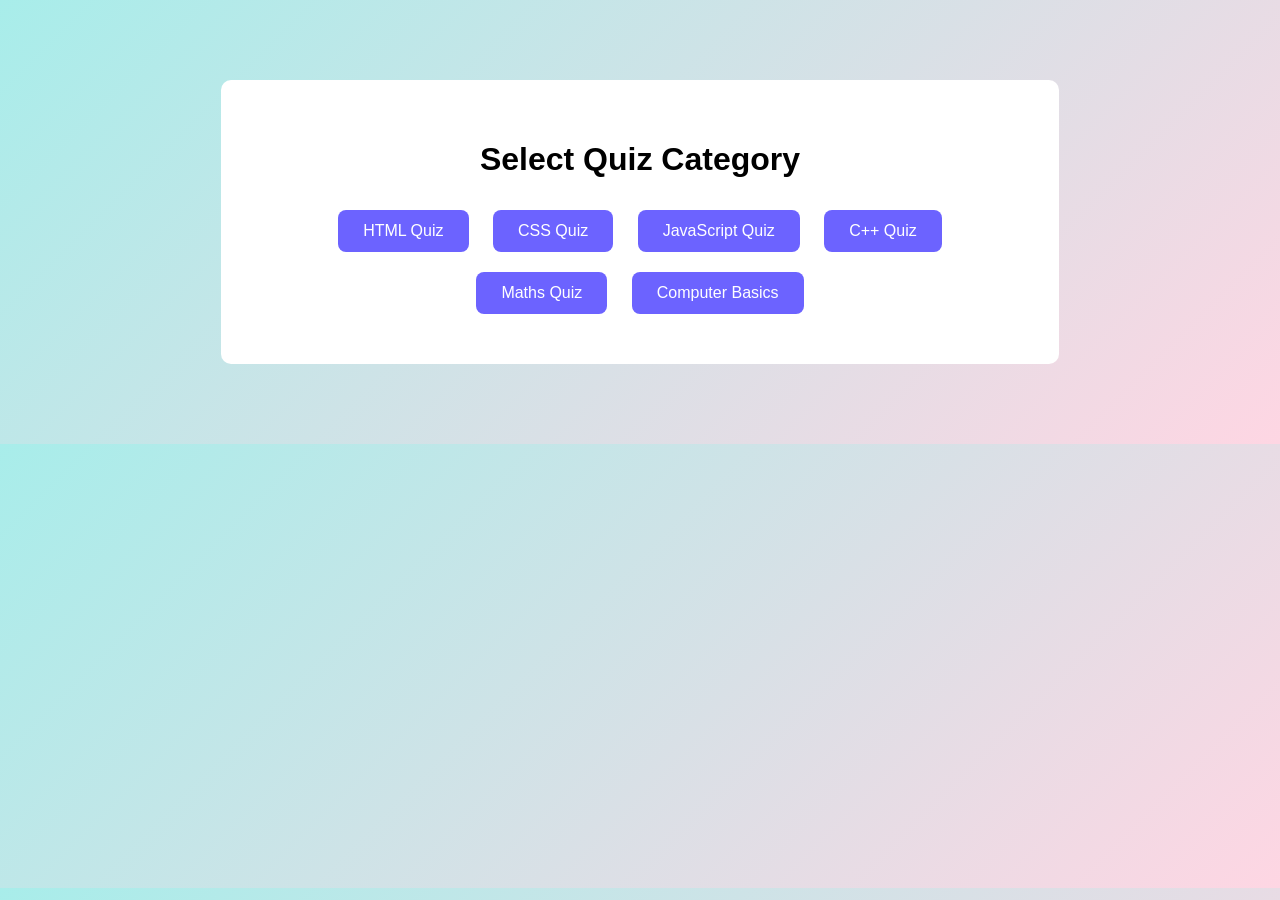
==== category.html @ 6a243148 "Add files via upload BrainByte" ====
<!DOCTYPE html>
<html>
<head>
<title>Select Category</title>
<link rel="stylesheet" href="style.css">
</head>

<body class="a">

<div class="container">

<h1>Select Quiz Category</h1>

<a href="htmlquiz.html"><button>HTML Quiz</button></a>
<a href="cssquiz.html"><button>CSS Quiz</button></a>
<a href="jsquiz.html"><button>JavaScript Quiz</button></a>
<a href="cppquiz.html"><button>C++ Quiz</button></a>
<a href="mathsquiz.html"><button>Maths Quiz</button></a>
<a href="computerquiz.html"><button>Computer Basics</button></a>

</div>

</body>
</html>
---- style.css ----
body.a{
    font-family: Arial;
    background: linear-gradient(135deg,#a8edea,#fed6e3);
    text-align:center;
}

body.b{
    font-family: Arial;
    background: linear-gradient(135deg,#a8edea,#fed6e3);
    text-align:left;
}

.container{
    background:white;
    width:60%;
    margin:80px auto;
    padding:40px;
    border-radius:10px;
}

button{
    background:#6c63ff;
    color:white;
    border:none;
    padding:12px 25px;
    margin:10px;
    font-size:16px;
    border-radius:8px;
    cursor:pointer;
    transition:all 0.3s ease;
}

button:hover{
    background:#574bdb;
    transform:translateY(-3px);
    box-shadow:0px 8px 15px rgba(0,0,0,0.2);
}

input{
    margin:8px;
}
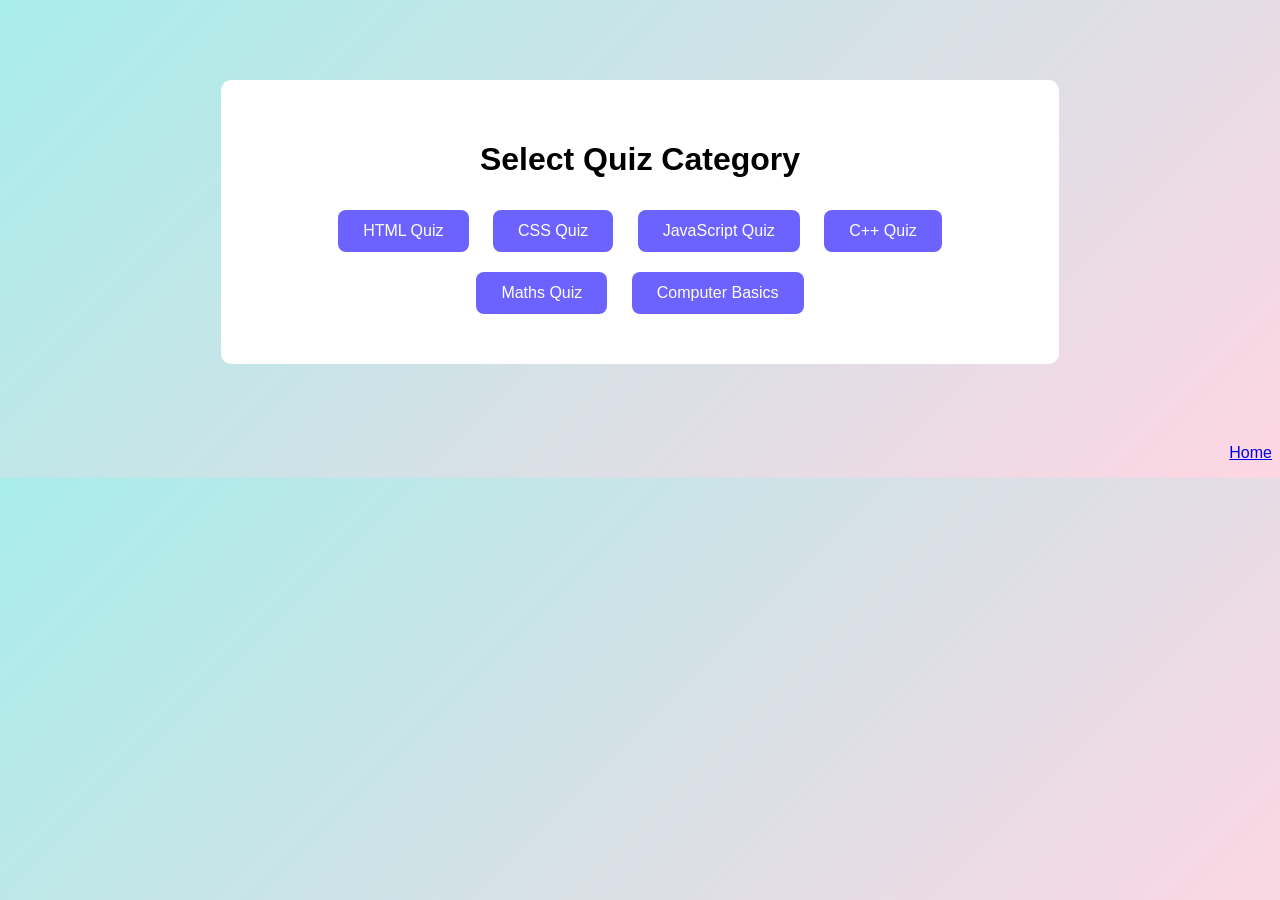
==== commit 54b277db: "Update category.html" ====
--- a/category.html
+++ b/category.html
@@ -19,6 +19,8 @@
 <a href="computerquiz.html"><button>Computer Basics</button></a>
 
 </div>
-
+<p align="right">
+<a href="index.html">Home</a>
+</p>
 </body>
-</html>+</html>
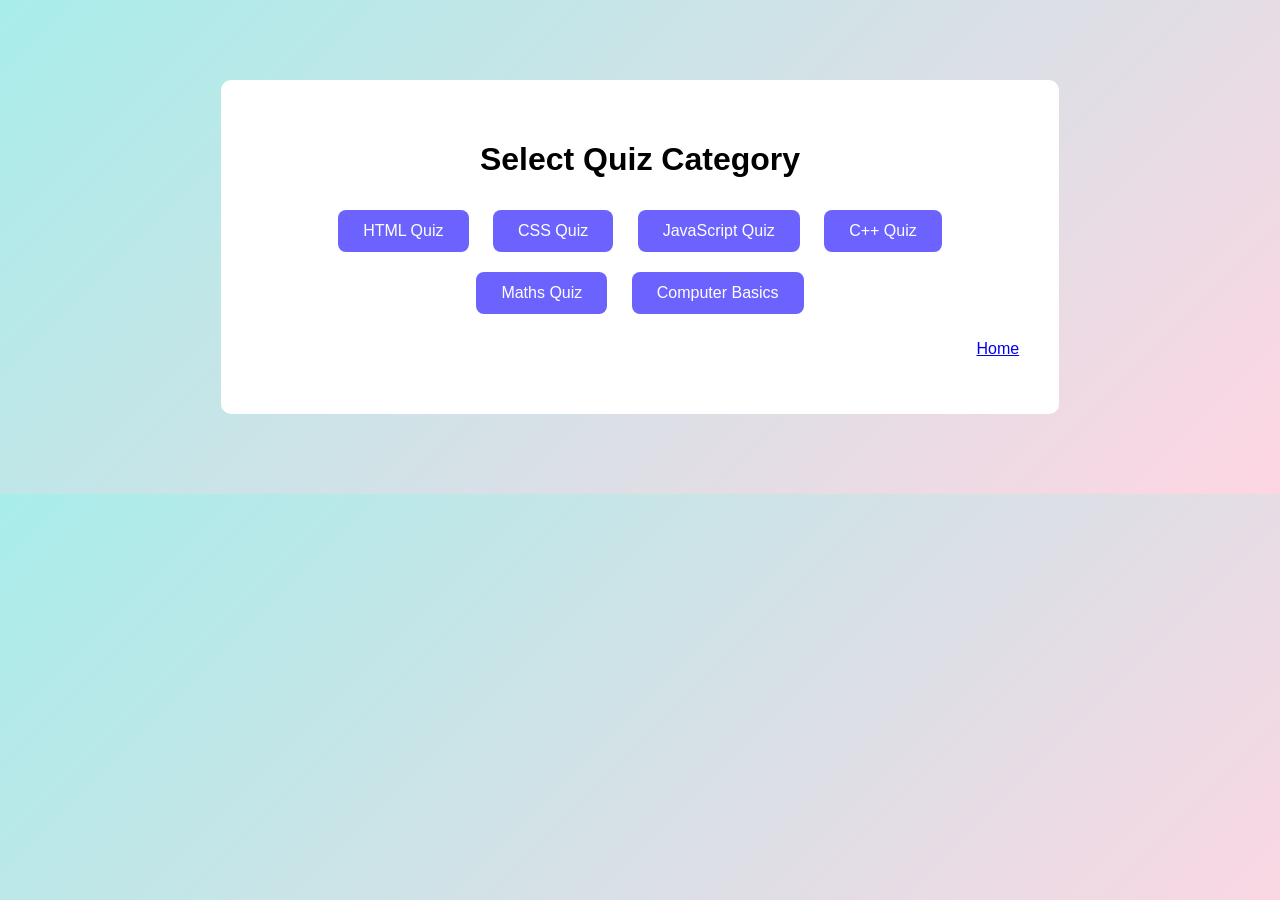
==== commit 5414689e: "Update category.html index link" ====
--- a/category.html
+++ b/category.html
@@ -17,10 +17,10 @@
 <a href="cppquiz.html"><button>C++ Quiz</button></a>
 <a href="mathsquiz.html"><button>Maths Quiz</button></a>
 <a href="computerquiz.html"><button>Computer Basics</button></a>
-
-</div>
 <p align="right">
 <a href="index.html">Home</a>
 </p>
+</div>
+
 </body>
 </html>
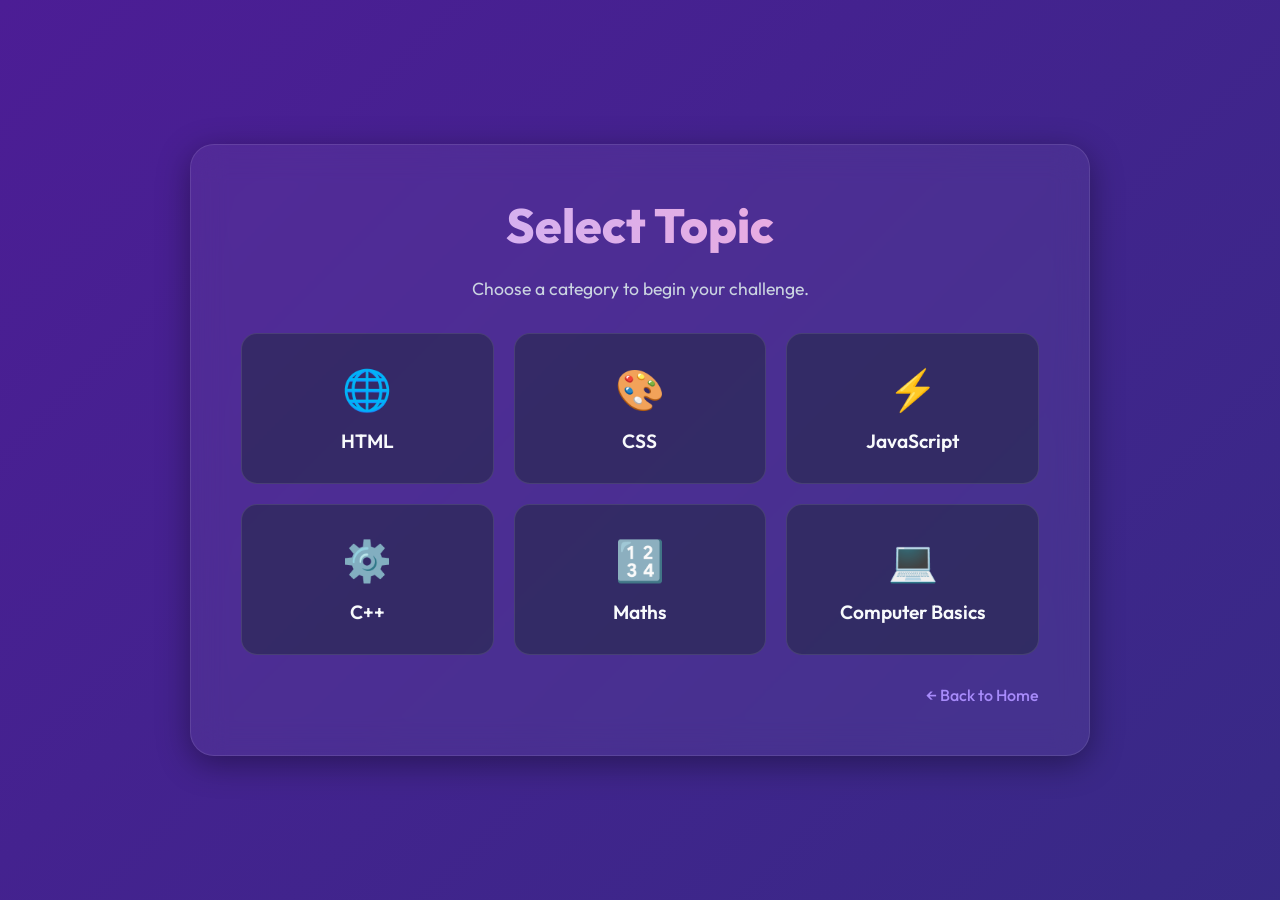
==== commit 3c9a6933: "Antigravity brainbyte" ====
--- a/category.html
+++ b/category.html
@@ -1,26 +1,48 @@
 <!DOCTYPE html>
-<html>
+<html lang="en">
 <head>
-<title>Select Category</title>
-<link rel="stylesheet" href="style.css">
+    <meta charset="UTF-8">
+    <meta name="viewport" content="width=device-width, initial-scale=1.0">
+    <title>Select Category - BrainByte</title>
+    <link rel="stylesheet" href="style.css">
 </head>
-
 <body class="a">
 
-<div class="container">
+<div class="container" style="max-width: 900px;">
+    <h1>Select Topic</h1>
+    <p>Choose a category to begin your challenge.</p>
 
-<h1>Select Quiz Category</h1>
+    <div class="category-grid">
+        <a href="htmlquiz.html" class="category-card">
+            <div class="icon">🌐</div>
+            <span>HTML</span>
+        </a>
+        <a href="cssquiz.html" class="category-card">
+            <div class="icon">🎨</div>
+            <span>CSS</span>
+        </a>
+        <a href="jsquiz.html" class="category-card">
+            <div class="icon">⚡</div>
+            <span>JavaScript</span>
+        </a>
+        <a href="cppquiz.html" class="category-card">
+            <div class="icon">⚙️</div>
+            <span>C++</span>
+        </a>
+        <a href="mathsquiz.html" class="category-card">
+            <div class="icon">🔢</div>
+            <span>Maths</span>
+        </a>
+        <a href="computerquiz.html" class="category-card">
+            <div class="icon">💻</div>
+            <span>Computer Basics</span>
+        </a>
+    </div>
 
-<a href="htmlquiz.html"><button>HTML Quiz</button></a>
-<a href="cssquiz.html"><button>CSS Quiz</button></a>
-<a href="jsquiz.html"><button>JavaScript Quiz</button></a>
-<a href="cppquiz.html"><button>C++ Quiz</button></a>
-<a href="mathsquiz.html"><button>Maths Quiz</button></a>
-<a href="computerquiz.html"><button>Computer Basics</button></a>
-<p align="right">
-<a href="index.html">Home</a>
-</p>
+    <div class="text-right">
+        <a href="index.html">← Back to Home</a>
+    </div>
 </div>
 
 </body>
-</html>
+</html>
--- a/style.css
+++ b/style.css
@@ -1,41 +1,390 @@
-body.a{
-    font-family: Arial;
-    background: linear-gradient(135deg,#a8edea,#fed6e3);
-    text-align:center;
-}
-
-body.b{
-    font-family: Arial;
-    background: linear-gradient(135deg,#a8edea,#fed6e3);
-    text-align:left;
-}
-
-.container{
-    background:white;
-    width:60%;
-    margin:80px auto;
-    padding:40px;
-    border-radius:10px;
-}
-
-button{
-    background:#6c63ff;
-    color:white;
-    border:none;
-    padding:12px 25px;
-    margin:10px;
-    font-size:16px;
-    border-radius:8px;
-    cursor:pointer;
-    transition:all 0.3s ease;
-}
-
-button:hover{
-    background:#574bdb;
-    transform:translateY(-3px);
-    box-shadow:0px 8px 15px rgba(0,0,0,0.2);
-}
-
-input{
-    margin:8px;
-}+@import url('https://fonts.googleapis.com/css2?family=Outfit:wght@300;400;600;800&display=swap');
+
+:root {
+    --bg-gradient-1: #0f172a;
+    --bg-gradient-2: #1e1b4b;
+    --primary: #8b5cf6;
+    --primary-hover: #7c3aed;
+    --secondary: #ec4899;
+    --text-main: #f8fafc;
+    --text-muted: #cbd5e1;
+    --glass-bg: rgba(255, 255, 255, 0.05);
+    --glass-border: rgba(255, 255, 255, 0.1);
+    --glass-shadow: 0 8px 32px 0 rgba(0, 0, 0, 0.37);
+    --card-bg: rgba(30, 41, 59, 0.5);
+    --card-hover: rgba(51, 65, 85, 0.8);
+    --success: #10b981;
+    --danger: #ef4444;
+}
+
+* {
+    margin: 0;
+    padding: 0;
+    box-sizing: border-box;
+    font-family: 'Outfit', sans-serif;
+}
+
+body {
+    background: linear-gradient(-45deg, #0f172a, #1e1b4b, #312e81, #4c1d95);
+    background-size: 400% 400%;
+    animation: gradientBG 15s ease infinite;
+    color: var(--text-main);
+    min-height: 100vh;
+    display: flex;
+    justify-content: center;
+    align-items: center;
+    padding: 20px;
+}
+
+body.b {
+    align-items: flex-start;
+    padding-top: 60px;
+}
+
+@keyframes gradientBG {
+    0% { background-position: 0% 50%; }
+    50% { background-position: 100% 50%; }
+    100% { background-position: 0% 50%; }
+}
+
+@keyframes fadeIn {
+    from { opacity: 0; transform: translateY(20px); }
+    to { opacity: 1; transform: translateY(0); }
+}
+
+/* Glassmorphism Container */
+.container {
+    background: var(--glass-bg);
+    backdrop-filter: blur(16px);
+    -webkit-backdrop-filter: blur(16px);
+    border: 1px solid var(--glass-border);
+    box-shadow: var(--glass-shadow);
+    width: 100%;
+    max-width: 800px;
+    margin: auto;
+    padding: 50px;
+    border-radius: 24px;
+    animation: fadeIn 0.8s cubic-bezier(0.16, 1, 0.3, 1) forwards;
+    position: relative;
+    overflow: hidden;
+}
+
+body.a .container {
+    text-align: center;
+}
+
+body.b .container {
+    text-align: left;
+}
+
+/* Typography */
+h1 {
+    font-size: 3rem;
+    font-weight: 800;
+    margin-bottom: 20px;
+    background: linear-gradient(to right, #c4b5fd, #f9a8d4);
+    -webkit-background-clip: text;
+    -webkit-text-fill-color: transparent;
+    text-align: center;
+}
+
+h2, h3 {
+    font-weight: 600;
+    margin-bottom: 20px;
+    color: #e2e8f0;
+}
+
+p {
+    font-size: 1.1rem;
+    color: var(--text-muted);
+    line-height: 1.6;
+    margin-bottom: 30px;
+}
+
+/* Buttons */
+button {
+    background: linear-gradient(135deg, var(--primary), var(--secondary));
+    color: white;
+    border: none;
+    padding: 14px 32px;
+    margin: 10px;
+    font-size: 1.1rem;
+    font-weight: 600;
+    border-radius: 12px;
+    cursor: pointer;
+    transition: all 0.3s cubic-bezier(0.4, 0, 0.2, 1);
+    box-shadow: 0 4px 15px rgba(139, 92, 246, 0.3);
+    position: relative;
+    overflow: hidden;
+    z-index: 1;
+}
+
+button::before {
+    content: '';
+    position: absolute;
+    top: 0;
+    left: 0;
+    width: 100%;
+    height: 100%;
+    background: linear-gradient(135deg, var(--secondary), var(--primary));
+    opacity: 0;
+    transition: opacity 0.3s ease;
+    z-index: -1;
+    border-radius: 12px;
+}
+
+button:hover {
+    transform: translateY(-3px) scale(1.02);
+    box-shadow: 0 10px 25px rgba(139, 92, 246, 0.5);
+}
+
+button:hover::before {
+    opacity: 1;
+}
+
+/* Links */
+a {
+    color: #a78bfa;
+    text-decoration: none;
+    transition: color 0.3s ease;
+    font-weight: 500;
+}
+
+a:hover {
+    color: #ddd6fe;
+    text-decoration: underline;
+    text-underline-offset: 4px;
+}
+
+.text-right {
+    text-align: right;
+    margin-top: 30px;
+}
+
+/* Quiz Specific Styling */
+.question-block {
+    margin-bottom: 40px;
+    padding-bottom: 30px;
+    border-bottom: 1px solid rgba(255,255,255,0.05);
+}
+
+.question-block:last-of-type {
+    border-bottom: none;
+    margin-bottom: 20px;
+}
+
+.quiz-options {
+    display: flex;
+    flex-direction: column;
+    gap: 12px;
+}
+
+.option-label {
+    display: flex;
+    align-items: center;
+    padding: 16px 20px;
+    background: var(--card-bg);
+    border: 1px solid var(--glass-border);
+    border-radius: 12px;
+    cursor: pointer;
+    transition: all 0.3s ease;
+    font-size: 1.1rem;
+}
+
+.option-label:hover {
+    background: var(--card-hover);
+    transform: translateX(5px);
+    border-color: rgba(255,255,255,0.2);
+}
+
+.option-label input[type="radio"] {
+    display: none;
+}
+
+.radio-custom {
+    width: 22px;
+    height: 22px;
+    border: 2px solid var(--text-muted);
+    border-radius: 50%;
+    margin-right: 15px;
+    position: relative;
+    transition: all 0.3s ease;
+    display: flex;
+    align-items: center;
+    justify-content: center;
+    flex-shrink: 0;
+}
+
+.radio-custom::after {
+    content: '';
+    width: 12px;
+    height: 12px;
+    background: var(--primary);
+    border-radius: 50%;
+    transform: scale(0);
+    transition: transform 0.3s cubic-bezier(0.4, 0, 0.2, 1);
+}
+
+.option-label input[type="radio"]:checked + .radio-custom {
+    border-color: var(--primary);
+}
+
+.option-label input[type="radio"]:checked + .radio-custom::after {
+    transform: scale(1);
+}
+
+.option-label:has(input[type="radio"]:checked) {
+    background: rgba(139, 92, 246, 0.15);
+    border-color: var(--primary);
+    box-shadow: 0 0 15px rgba(139, 92, 246, 0.2);
+}
+
+/* Category Grid */
+.category-grid {
+    display: grid;
+    grid-template-columns: repeat(auto-fit, minmax(220px, 1fr));
+    gap: 20px;
+    margin: 30px 0;
+}
+
+.category-card {
+    background: var(--card-bg);
+    border: 1px solid var(--glass-border);
+    border-radius: 16px;
+    padding: 30px 20px;
+    text-align: center;
+    transition: all 0.3s cubic-bezier(0.4, 0, 0.2, 1);
+    display: flex;
+    flex-direction: column;
+    align-items: center;
+    justify-content: center;
+    cursor: pointer;
+    text-decoration: none;
+    color: var(--text-main);
+}
+
+.category-card:hover {
+    transform: translateY(-10px);
+    background: var(--card-hover);
+    border-color: var(--primary);
+    box-shadow: 0 10px 30px rgba(139, 92, 246, 0.2);
+    text-decoration: none;
+    color: white;
+}
+
+.category-card .icon {
+    font-size: 2.5rem;
+    margin-bottom: 15px;
+}
+
+.category-card span {
+    font-size: 1.2rem;
+    font-weight: 600;
+}
+
+/* About Us content */
+.about-section {
+    background: var(--card-bg);
+    border: 1px solid var(--glass-border);
+    border-radius: 16px;
+    padding: 25px;
+    margin-bottom: 25px;
+    text-align: left;
+}
+
+.about-section h2 {
+    color: var(--primary);
+    margin-bottom: 10px;
+    font-size: 1.5rem;
+}
+
+.team-list {
+    display: flex;
+    flex-direction: column;
+    gap: 10px;
+    margin-top: 15px;
+}
+
+.team-member {
+    background: rgba(255,255,255,0.05);
+    padding: 15px;
+    border-radius: 10px;
+    display: flex;
+    justify-content: space-between;
+}
+
+/* Result Screen */
+.result-stats {
+    display: flex;
+    justify-content: center;
+    gap: 30px;
+    margin: 30px 0;
+    flex-wrap: wrap;
+}
+
+.stat-box {
+    background: var(--card-bg);
+    padding: 20px;
+    border-radius: 16px;
+    min-width: 150px;
+    text-align: center;
+    border: 1px solid var(--glass-border);
+}
+
+.stat-box .label {
+    font-size: 0.9rem;
+    color: var(--text-muted);
+    text-transform: uppercase;
+    letter-spacing: 1px;
+    margin-bottom: 10px;
+    display: block;
+}
+
+.stat-box .value {
+    font-size: 2rem;
+    font-weight: 800;
+}
+
+.value.correct { color: var(--success); }
+.value.wrong { color: var(--danger); }
+.value.total { color: #3b82f6; }
+
+.score-circle {
+    width: 220px;
+    height: 220px;
+    border-radius: 50%;
+    background: conic-gradient(var(--primary) calc(var(--score) * 1%), var(--glass-bg) 0);
+    display: flex;
+    align-items: center;
+    justify-content: center;
+    margin: 40px auto;
+    position: relative;
+    box-shadow: 0 0 40px rgba(139, 92, 246, 0.4);
+    transition: background 1s ease-out;
+}
+
+.score-circle::before {
+    content: '';
+    position: absolute;
+    width: 190px;
+    height: 190px;
+    background: #111827; /* Dark center */
+    border-radius: 50%;
+}
+
+.score-text {
+    position: relative;
+    font-size: 3rem;
+    font-weight: 800;
+    color: white;
+    display: flex;
+    flex-direction: column;
+    align-items: center;
+    line-height: 1.2;
+}
+
+.score-text span {
+    font-size: 1rem;
+    font-weight: 400;
+    color: var(--text-muted);
+}
